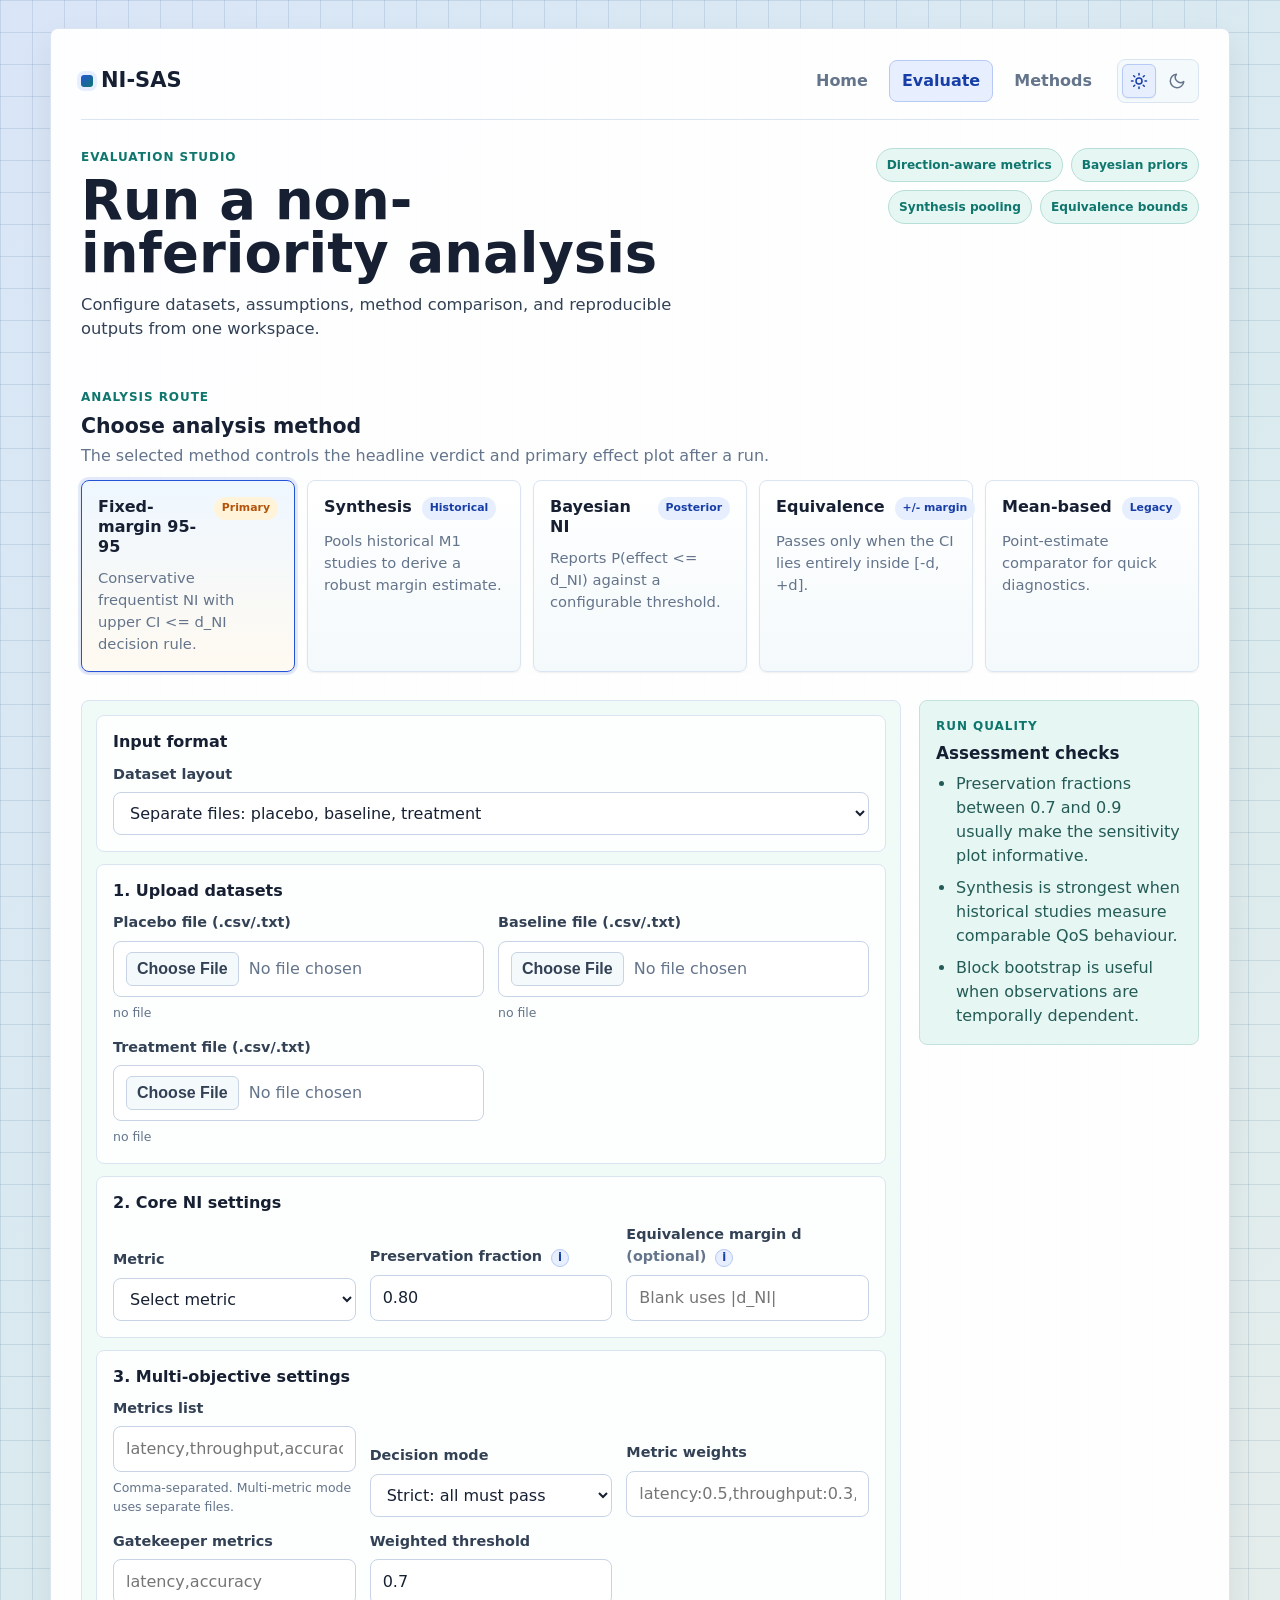
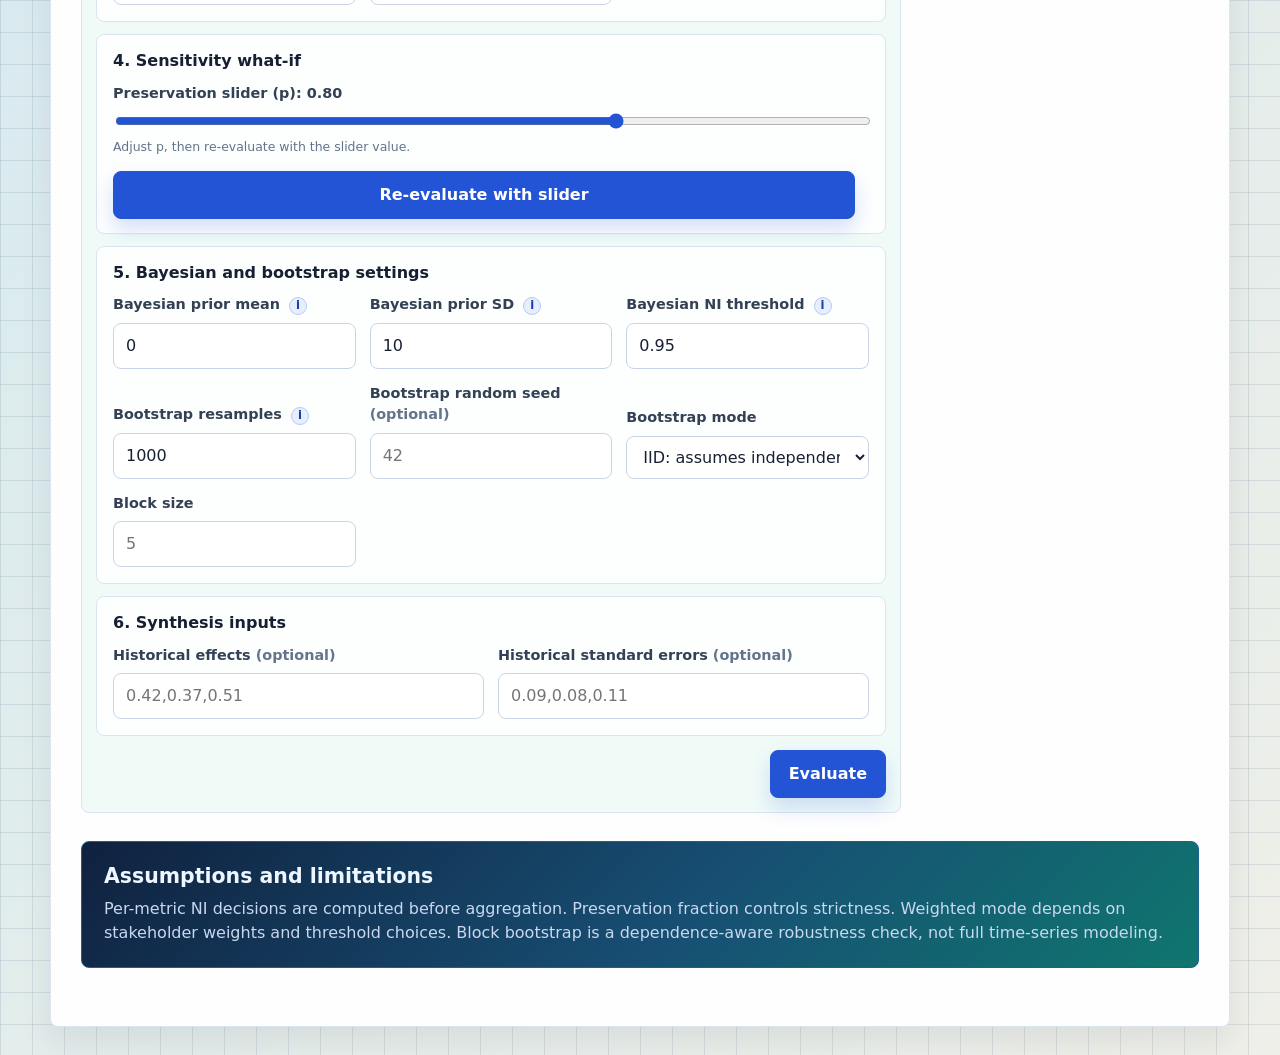
==== frontend/evaluate.html @ 6270c97b "Initial GitHub-ready project setup" ====
<!DOCTYPE html>
<html lang="en">
<head>
    <meta charset="UTF-8">
    <meta name="viewport" content="width=device-width, initial-scale=1.0">
    <meta name="description" content="Run NI-SAS non-inferiority analyses with method comparison, Bayesian posterior plots, sensitivity checks, and exportable reports.">
    <title>Evaluate | NI-SAS</title>
    <link rel="stylesheet" href="/frontend/css/styles.css">
</head>
<body>
    <a class="skip-link" href="#main">Skip to main content</a>
    <div class="container">
        <header class="site-header">
            <nav class="top-nav" aria-label="Primary navigation">
                <a href="/dashboard" class="nav-brand">NI-SAS</a>
                <div class="nav-actions">
                    <div class="nav-links">
                        <a href="/dashboard">Home</a>
                        <a href="/dashboard/evaluate" class="active" aria-current="page">Evaluate</a>
                        <a href="/dashboard/methods">Methods</a>
                    </div>
                    <div class="theme-toggle" aria-label="Colour theme">
                        <button type="button" class="theme-option active" data-theme-option="light" aria-label="Use light mode" aria-pressed="true" title="Light mode">
                            <svg aria-hidden="true" viewBox="0 0 24 24">
                                <circle cx="12" cy="12" r="4"></circle>
                                <path d="M12 2v2M12 20v2M4.93 4.93l1.41 1.41M17.66 17.66l1.41 1.41M2 12h2M20 12h2M4.93 19.07l1.41-1.41M17.66 6.34l1.41-1.41"></path>
                            </svg>
                        </button>
                        <button type="button" class="theme-option" data-theme-option="dark" aria-label="Use dark mode" aria-pressed="false" title="Dark mode">
                            <svg aria-hidden="true" viewBox="0 0 24 24">
                                <path d="M21 12.79A9 9 0 1 1 11.21 3 7 7 0 0 0 21 12.79z"></path>
                            </svg>
                        </button>
                    </div>
                </div>
            </nav>
        </header>

        <main id="main" class="evaluate-page">
            <section class="evaluate-hero" aria-labelledby="evaluateTitle">
                <div>
                    <p class="eyebrow">Evaluation studio</p>
                    <h1 id="evaluateTitle">Run a non-inferiority analysis</h1>
                    <p class="subtitle">Configure datasets, assumptions, method comparison, and reproducible outputs from one workspace.</p>
                </div>
                <div class="hero-chip-row" aria-label="Available analysis capabilities">
                    <span class="hero-chip">Direction-aware metrics</span>
                    <span class="hero-chip">Bayesian priors</span>
                    <span class="hero-chip">Synthesis pooling</span>
                    <span class="hero-chip">Equivalence bounds</span>
                </div>
            </section>

            <section class="method-picker" id="margins" aria-labelledby="methodPickerTitle">
                <div class="section-header compact">
                    <p class="eyebrow">Analysis route</p>
                    <h2 id="methodPickerTitle">Choose analysis method</h2>
                    <p>The selected method controls the headline verdict and primary effect plot after a run.</p>
                </div>
                <div class="margin-grid methods-five" role="list" aria-label="Analysis methods">
                    <button type="button" class="margin-card selected" data-method="ci_based" id="methodCi" aria-pressed="true">
                        <div class="margin-card-header">
                            <span class="margin-title">Fixed-margin 95-95</span>
                            <span class="badge preferred">Primary</span>
                        </div>
                        <p>Conservative frequentist NI with upper CI &lt;= d_NI decision rule.</p>
                    </button>
                    <button type="button" class="margin-card" data-method="synthesis" id="methodSynthesis" aria-pressed="false">
                        <div class="margin-card-header">
                            <span class="margin-title">Synthesis</span>
                            <span class="badge">Historical</span>
                        </div>
                        <p>Pools historical M1 studies to derive a robust margin estimate.</p>
                    </button>
                    <button type="button" class="margin-card" data-method="bayesian" id="methodBayesian" aria-pressed="false">
                        <div class="margin-card-header">
                            <span class="margin-title">Bayesian NI</span>
                            <span class="badge">Posterior</span>
                        </div>
                        <p>Reports P(effect &lt;= d_NI) against a configurable threshold.</p>
                    </button>
                    <button type="button" class="margin-card" data-method="equivalence" id="methodEquivalence" aria-pressed="false">
                        <div class="margin-card-header">
                            <span class="margin-title">Equivalence</span>
                            <span class="badge">+/- margin</span>
                        </div>
                        <p>Passes only when the CI lies entirely inside [-d, +d].</p>
                    </button>
                    <button type="button" class="margin-card" data-method="mean_based" id="methodMean" aria-pressed="false">
                        <div class="margin-card-header">
                            <span class="margin-title">Mean-based</span>
                            <span class="badge">Legacy</span>
                        </div>
                        <p>Point-estimate comparator for quick diagnostics.</p>
                    </button>
                </div>
            </section>

            <div class="form-section" id="evaluate">
                <form id="uploadForm">
                    <section class="form-block">
                        <h2>Input format</h2>
                        <div class="form-row">
                            <div class="form-group full-row">
                                <label for="inputMode">Dataset layout</label>
                                <select id="inputMode" name="input_mode">
                                    <option value="separate_files" selected>Separate files: placebo, baseline, treatment</option>
                                    <option value="single_file_columns">Single file with three mapped columns</option>
                                    <option value="manual_entry">Manual entry: paste numeric values</option>
                                </select>
                            </div>
                        </div>
                    </section>

                    <section class="form-block mode-section" id="singleFileSection" aria-labelledby="singleFileTitle">
                        <h2 id="singleFileTitle">Single-file column mapping</h2>
                        <div class="form-row">
                            <div class="form-group full-row">
                                <label for="combinedFile">Combined CSV/TXT file</label>
                                <input type="file" id="combinedFile" name="combined_file" accept=".csv,.txt" data-required="true">
                                <div class="file-names" id="combinedName" aria-live="polite"></div>
                            </div>
                            <div class="form-group check-group">
                                <label class="choice-label">
                                    <input type="checkbox" id="combinedHasHeader" name="combined_has_header" checked>
                                    File has header row
                                </label>
                            </div>
                        </div>
                        <div class="form-row">
                            <div class="form-group">
                                <label for="placeboColumn">Placebo column</label>
                                <select id="placeboColumn" name="placebo_column" data-required="true"></select>
                            </div>
                            <div class="form-group">
                                <label for="baselineColumn">Baseline column</label>
                                <select id="baselineColumn" name="baseline_column" data-required="true"></select>
                            </div>
                            <div class="form-group">
                                <label for="treatmentColumn">Treatment column</label>
                                <select id="treatmentColumn" name="treatment_column" data-required="true"></select>
                            </div>
                        </div>
                    </section>

                    <section class="form-block mode-section" id="manualEntrySection" aria-labelledby="manualEntryTitle">
                        <h2 id="manualEntryTitle">Manual values</h2>
                        <div class="form-row">
                            <div class="form-group">
                                <label for="placeboValues">Placebo values</label>
                                <textarea id="placeboValues" name="placebo_values" rows="5" placeholder="Example: 10, 12, 11 or one value per line" data-required="true"></textarea>
                            </div>
                            <div class="form-group">
                                <label for="baselineValues">Baseline values</label>
                                <textarea id="baselineValues" name="baseline_values" rows="5" placeholder="Example: 9, 10, 11" data-required="true"></textarea>
                            </div>
                            <div class="form-group">
                                <label for="treatmentValues">Treatment values</label>
                                <textarea id="treatmentValues" name="treatment_values" rows="5" placeholder="Example: 10, 10, 12" data-required="true"></textarea>
                            </div>
                        </div>
                    </section>

                    <section class="form-block mode-section active" id="separateFilesSection" aria-labelledby="separateFilesTitle">
                        <h2 id="separateFilesTitle">1. Upload datasets</h2>
                        <div class="form-row files-row">
                            <div class="form-group">
                                <label for="placebo">Placebo file (.csv/.txt)</label>
                                <input type="file" id="placebo" name="placebo_file" accept=".csv,.txt" required data-required="true">
                                <div class="file-names" id="placeboName" aria-live="polite"></div>
                            </div>
                            <div class="form-group">
                                <label for="baseline">Baseline file (.csv/.txt)</label>
                                <input type="file" id="baseline" name="baseline_file" accept=".csv,.txt" required data-required="true">
                                <div class="file-names" id="baselineName" aria-live="polite"></div>
                            </div>
                            <div class="form-group">
                                <label for="treatment">Treatment file (.csv/.txt)</label>
                                <input type="file" id="treatment" name="treatment_file" accept=".csv,.txt" required data-required="true">
                                <div class="file-names" id="treatmentName" aria-live="polite"></div>
                            </div>
                        </div>
                    </section>

                    <section class="form-block">
                        <h2>2. Core NI settings</h2>
                        <div class="form-row">
                            <div class="form-group">
                                <label for="metric">Metric</label>
                                <select id="metric" name="metric" required>
                                    <option value="">Select metric</option>
                                    <option value="latency">Latency (lower is better)</option>
                                    <option value="throughput">Throughput (higher is better)</option>
                                    <option value="accuracy">Accuracy (higher is better)</option>
                                    <option value="energy">Energy (lower is better)</option>
                                    <option value="cost">Operational cost (lower is better)</option>
                                    <option value="response_time">Response time (lower is better)</option>
                                </select>
                            </div>
                            <div class="form-group">
                                <label for="preservation">Preservation fraction <span class="tip" tabindex="0" data-tip="Fraction of baseline benefit that must be preserved. Higher values create stricter NI margins." aria-label="Fraction of baseline benefit that must be preserved.">i</span></label>
                                <input type="number" id="preservation" name="preservation_fraction" value="0.8" min="0" max="1" step="0.05">
                            </div>
                            <div class="form-group">
                                <label for="equivalenceMargin">Equivalence margin d <span class="optional-label">(optional)</span> <span class="tip" tabindex="0" data-tip="Two-sided acceptance bound used for equivalence. The CI must lie within [-d, +d]." aria-label="Two-sided acceptance bound used for equivalence.">i</span></label>
                                <input type="number" id="equivalenceMargin" name="equivalence_margin" placeholder="Blank uses |d_NI|" min="0.00001" step="0.01">
                            </div>
                        </div>
                    </section>

                    <section class="form-block">
                        <h2>3. Multi-objective settings</h2>
                        <div class="form-row">
                            <div class="form-group">
                                <label for="metricsList">Metrics list</label>
                                <input type="text" id="metricsList" name="metrics" placeholder="latency,throughput,accuracy">
                                <small class="helper-text">Comma-separated. Multi-metric mode uses separate files.</small>
                            </div>
                            <div class="form-group">
                                <label for="decisionMode">Decision mode</label>
                                <select id="decisionMode" name="decision_mode">
                                    <option value="strict" selected>Strict: all must pass</option>
                                    <option value="weighted">Weighted acceptability</option>
                                    <option value="gatekeeper">Gatekeeper + weighted</option>
                                </select>
                            </div>
                            <div class="form-group">
                                <label for="metricWeights">Metric weights</label>
                                <input type="text" id="metricWeights" name="metric_weights" placeholder="latency:0.5,throughput:0.3,accuracy:0.2">
                            </div>
                            <div class="form-group">
                                <label for="gatekeeperMetrics">Gatekeeper metrics</label>
                                <input type="text" id="gatekeeperMetrics" name="gatekeeper_metrics" placeholder="latency,accuracy">
                            </div>
                            <div class="form-group">
                                <label for="weightedThreshold">Weighted threshold</label>
                                <input type="number" id="weightedThreshold" name="weighted_threshold" value="0.7" min="0" max="1" step="0.05">
                            </div>
                        </div>
                    </section>

                    <section class="form-block compact">
                        <h2>4. Sensitivity what-if</h2>
                        <div class="form-row slider-row">
                            <div class="form-group full-row">
                                <label for="preservationSlider">Preservation slider (p): <span id="preservationSliderValue">0.80</span></label>
                                <input type="range" id="preservationSlider" min="0.50" max="0.95" step="0.01" value="0.80">
                                <small class="helper-text">Adjust p, then re-evaluate with the slider value.</small>
                            </div>
                            <button type="button" id="applySliderBtn" class="small">Re-evaluate with slider</button>
                        </div>
                    </section>

                    <section class="form-block">
                        <h2>5. Bayesian and bootstrap settings</h2>
                        <div class="form-row">
                            <div class="form-group">
                                <label for="bayesPriorMean">Bayesian prior mean <span class="tip" tabindex="0" data-tip="Prior expected worsening effect before seeing current data." aria-label="Prior expected worsening effect before seeing current data.">i</span></label>
                                <input type="number" id="bayesPriorMean" name="bayes_prior_mean" value="0" step="0.1">
                            </div>
                            <div class="form-group">
                                <label for="bayesPriorSd">Bayesian prior SD <span class="tip" tabindex="0" data-tip="Uncertainty in prior belief. Larger SD means weaker prior influence." aria-label="Uncertainty in prior belief.">i</span></label>
                                <input type="number" id="bayesPriorSd" name="bayes_prior_sd" value="10" min="0.0001" step="any">
                            </div>
                            <div class="form-group">
                                <label for="bayesThreshold">Bayesian NI threshold <span class="tip" tabindex="0" data-tip="Required posterior probability cutoff for NI, for example 0.95." aria-label="Required posterior probability cutoff for NI.">i</span></label>
                                <input type="number" id="bayesThreshold" name="bayes_threshold" value="0.95" min="0.5" max="0.999" step="0.01">
                            </div>
                            <div class="form-group">
                                <label for="bootstrapResamples">Bootstrap resamples <span class="tip" tabindex="0" data-tip="Number of bootstrap iterations used for robust CI estimation. Recommended range is 1000 to 5000." aria-label="Number of bootstrap iterations used for robust CI estimation.">i</span></label>
                                <input type="number" id="bootstrapResamples" name="bootstrap_resamples" value="1000" min="200" max="20000" step="100">
                            </div>
                            <div class="form-group">
                                <label for="bootstrapSeed">Bootstrap random seed <span class="optional-label">(optional)</span></label>
                                <input type="number" id="bootstrapSeed" name="bootstrap_seed" placeholder="42" min="0" step="1">
                            </div>
                            <div class="form-group">
                                <label for="bootstrapMode">Bootstrap mode</label>
                                <select id="bootstrapMode" name="bootstrap_mode">
                                    <option value="iid" selected>IID: assumes independence</option>
                                    <option value="block">Block bootstrap: dependence-aware</option>
                                </select>
                            </div>
                            <div class="form-group">
                                <label for="bootstrapBlockSize">Block size</label>
                                <input type="number" id="bootstrapBlockSize" name="bootstrap_block_size" placeholder="5" min="1" step="1">
                            </div>
                        </div>
                    </section>

                    <section class="form-block">
                        <h2>6. Synthesis inputs</h2>
                        <div class="form-row">
                            <div class="form-group">
                                <label for="synthesisEffects">Historical effects <span class="optional-label">(optional)</span></label>
                                <input type="text" id="synthesisEffects" name="synthesis_effects" placeholder="0.42,0.37,0.51">
                            </div>
                            <div class="form-group">
                                <label for="synthesisSes">Historical standard errors <span class="optional-label">(optional)</span></label>
                                <input type="text" id="synthesisSes" name="synthesis_ses" placeholder="0.09,0.08,0.11">
                            </div>
                        </div>
                    </section>

                    <div class="form-actions">
                        <button type="submit" id="submitBtn">Evaluate</button>
                    </div>
                </form>

                <aside class="tips-panel" aria-labelledby="tipsTitle">
                    <p class="eyebrow">Run quality</p>
                    <h2 id="tipsTitle">Assessment checks</h2>
                    <ul>
                        <li>Preservation fractions between 0.7 and 0.9 usually make the sensitivity plot informative.</li>
                        <li>Synthesis is strongest when historical studies measure comparable QoS behaviour.</li>
                        <li>Block bootstrap is useful when observations are temporally dependent.</li>
                    </ul>
                </aside>
            </div>

            <section class="callout-panel" aria-labelledby="assumptionsTitle">
                <h2 id="assumptionsTitle">Assumptions and limitations</h2>
                <p>Per-metric NI decisions are computed before aggregation. Preservation fraction controls strictness. Weighted mode depends on stakeholder weights and threshold choices. Block bootstrap is a dependence-aware robustness check, not full time-series modeling.</p>
            </section>

            <div class="error" id="error" role="alert" aria-live="assertive"></div>
            <div class="spinner" id="spinner" role="status" aria-live="polite">
                <span class="visually-hidden">Running evaluation</span>
            </div>

            <section class="results" id="results" aria-labelledby="resultsTitle" aria-live="polite">
                <h2 id="resultsTitle" class="visually-hidden">Evaluation results</h2>
                <div class="method-indicator" id="methodIndicator"></div>
                <div class="ni-warning" id="niWarning" hidden>
                    <h3>Fixed-margin NI not assessable</h3>
                    <p id="niWarningText"></p>
                    <dl>
                        <div><dt>Metric</dt><dd id="niWarningMetric">-</dd></div>
                        <div><dt>Orientation</dt><dd id="niWarningOrientation">-</dd></div>
                        <div><dt>Placebo mean</dt><dd id="niWarningPlacebo">-</dd></div>
                        <div><dt>Baseline mean</dt><dd id="niWarningBaseline">-</dd></div>
                        <div><dt>M1</dt><dd id="niWarningM1">-</dd></div>
                        <div><dt>M1 95% CI</dt><dd id="niWarningM1Ci">-</dd></div>
                        <div><dt>Reason</dt><dd id="niWarningReason">-</dd></div>
                    </dl>
                </div>
                <div class="result-grid" aria-label="Core result statistics">
                    <div class="result-item">
                        <div class="result-label">M1 (control-placebo effect) <span class="tip" tabindex="0" data-tip="Oriented active-control benefit over placebo used to derive the NI margin when valid." aria-label="Oriented active-control benefit over placebo used to derive the NI margin when valid.">i</span></div>
                        <div class="result-value" id="m1Value">-</div>
                    </div>
                    <div class="result-item">
                        <div class="result-label">M1 95% CI <span class="tip" tabindex="0" data-tip="Uncertainty interval around M1. The lower bound drives conservative CI-based NI margin." aria-label="Uncertainty interval around M1.">i</span></div>
                        <div class="result-value" id="m1CiValue">-</div>
                    </div>
                    <div class="result-item">
                        <div class="result-label">Margin (d)</div>
                        <div class="result-value" id="dniValue">-</div>
                    </div>
                    <div class="result-item">
                        <div class="result-label">CI upper bound</div>
                        <div class="result-value" id="ciValue">-</div>
                    </div>
                    <div class="result-item">
                        <div class="result-label">Baseline mean</div>
                        <div class="result-value" id="baselineValue">-</div>
                    </div>
                    <div class="result-item">
                        <div class="result-label">Treatment mean</div>
                        <div class="result-value" id="treatmentValue">-</div>
                    </div>
                    <div class="result-item">
                        <div class="result-label">Posterior P(effect &lt;= d) <span class="tip" tabindex="0" data-tip="Bayesian probability that worsening effect is within NI margin." aria-label="Bayesian probability that worsening effect is within NI margin.">i</span></div>
                        <div class="result-value" id="posteriorProbValue">-</div>
                    </div>
                </div>

                <div class="mini-kpi-row" id="miniKpiRow" aria-label="Run summary KPIs">
                    <div class="mini-kpi"><span>Samples</span><strong id="kpiSamples">-</strong></div>
                    <div class="mini-kpi"><span>Current method</span><strong id="kpiMethod">-</strong></div>
                    <div class="mini-kpi"><span>Strictness (p)</span><strong id="kpiP">-</strong></div>
                    <div class="mini-kpi"><span>Agreement</span><strong id="kpiAgreement">-</strong></div>
                </div>

                <div class="study-summary" id="studySummary">
                    <h3>Study summary</h3>
                    <p id="studySummaryText">Run an evaluation to generate an interpretation summary.</p>
                </div>

                <div class="study-summary" id="portfolioSummary">
                    <h3>Portfolio verdict</h3>
                    <p id="portfolioText">Multi-objective verdict appears after a multi-metric run.</p>
                </div>

                <div class="study-summary" id="settingsSummary">
                    <h3>Run settings</h3>
                    <p id="settingsText">Settings used for the run will appear here.</p>
                </div>

                <div class="study-summary" id="preprocessSummary">
                    <h3>Preprocessing summary</h3>
                    <p id="preprocessText">Preprocessing summary will appear here.</p>
                </div>

                <div id="verdict" class="verdict"></div>
                <p id="verdictReasoning" class="verdict-reasoning"></p>

                <div class="chart-grid">
                    <div class="chart-panel full-width">
                        <h3 id="primaryPlotTitle">Primary effect plot</h3>
                        <div id="plot"></div>
                        <p id="primarySummary" class="chart-summary">Shows treatment worsening effect, its 95% CI, and the NI margin.</p>
                    </div>
                    <div class="chart-panel full-width">
                        <h3>Raw data over time</h3>
                        <div class="raw-controls" aria-label="Raw data series visibility">
                            <label class="choice-label"><input type="checkbox" id="togglePlacebo" checked> Placebo</label>
                            <label class="choice-label"><input type="checkbox" id="toggleBaseline" checked> Baseline</label>
                            <label class="choice-label"><input type="checkbox" id="toggleTreatment" checked> Treatment</label>
                        </div>
                        <div id="rawDataPlot" class="small-plot"></div>
                        <p id="rawDataSummary" class="chart-summary">Displays placebo, baseline, and treatment metric trajectories over timesteps.</p>
                    </div>
                    <div class="chart-panel">
                        <h3 id="comparisonTitle">Method comparison</h3>
                        <div id="comparisonPlot" class="small-plot"></div>
                        <p id="comparisonSummary" class="chart-summary">Compares each method's NI margin versus observed effect.</p>
                    </div>
                    <div class="chart-panel">
                        <h3>Method agreement</h3>
                        <div class="agreement-wrap">
                            <table class="agreement-table">
                                <caption>Method agreement table</caption>
                                <thead>
                                    <tr><th scope="col">Method</th><th scope="col">Result</th></tr>
                                </thead>
                                <tbody id="agreementBody"></tbody>
                            </table>
                            <p id="agreementConsensus" class="chart-summary">Consensus will appear after evaluation.</p>
                        </div>
                    </div>
                    <div class="chart-panel">
                        <h3>Bayesian posterior density</h3>
                        <div id="posteriorPlot" class="small-plot"></div>
                        <p id="posteriorSummary" class="chart-summary">Shows posterior uncertainty for worsening effect and NI threshold crossing.</p>
                    </div>
                    <div class="chart-panel full-width">
                        <h3>Sensitivity heatmap</h3>
                        <div id="sensitivityPlot" class="small-plot"></div>
                        <p id="sensitivitySummary" class="chart-summary">Green cells indicate NI pass at that preservation fraction; red indicates fail.</p>
                    </div>
                </div>

                <details class="json-section" id="rawJsonDetails">
                    <summary>Raw JSON response</summary>
                    <div class="report-checklist">
                        <h3>Report includes</h3>
                        <ul>
                            <li>Executive summary with verdict and reasoning</li>
                            <li>Input parameters used for analysis</li>
                            <li>Core statistics: means, effect, CI, and NI margin</li>
                            <li>Method-by-method agreement table</li>
                            <li>Bootstrap CI details when enabled</li>
                        </ul>
                    </div>
                    <pre id="rawJson" tabindex="0"></pre>
                    <div class="actions">
                        <button type="button" class="small copy-btn" id="copyBtn">Copy JSON</button>
                        <button type="button" class="small download-btn" id="downloadBtn">Download JSON</button>
                        <button type="button" class="small download-btn" id="reportBtn">Download Study Report (PDF)</button>
                        <button type="button" class="small download-btn" id="packageBtn">Download Run Package (ZIP)</button>
                    </div>
                </details>
            </section>
        </main>
    </div>

    <script src="https://cdn.plot.ly/plotly-latest.min.js"></script>
    <script src="/frontend/js/app.js" defer></script>
</body>
</html>
---- frontend/css/styles.css ----
:root {
  color-scheme: light;
  --bg: #eef6fb;
  --grid-line: rgba(121, 151, 181, 0.22);
  --surface: #ffffff;
  --surface-soft: #f4f9fb;
  --surface-strong: #e8f5ff;
  --surface-tinted: #f0fbf8;
  --container-bg: rgba(255, 255, 255, 0.96);
  --flow-bg: rgba(255, 255, 255, 0.86);
  --selected-card-bg: linear-gradient(180deg, #eef7ff, #fffaf1);
  --ink: #172033;
  --ink-soft: #334155;
  --muted: #64748b;
  --line: #dbe5f1;
  --line-strong: #c8d4e5;
  --primary: #2454d6;
  --primary-dark: #173ea6;
  --primary-soft: #e7efff;
  --teal: #0f766e;
  --teal-soft: #e6f6f3;
  --amber: #b45309;
  --amber-soft: #fff4da;
  --green: #137a3a;
  --green-soft: #e8f7ee;
  --red: #b42318;
  --red-soft: #fff1f0;
  --callout-bg: linear-gradient(135deg, #10213f 0%, #174f73 55%, #0f766e 100%);
  --callout-border: #1c6090;
  --callout-text: #eef6ff;
  --callout-muted: #c9d8ef;
  --tips-text: #245b56;
  --tooltip-bg: #111827;
  --code-surface: #eef6ff;
  --json-bg: #0f172a;
  --json-text: #dbeafe;
  --shadow-sm: 0 1px 2px rgba(15, 23, 42, 0.06);
  --shadow-md: 0 14px 32px rgba(15, 23, 42, 0.08);
  --radius: 8px;
}

:root[data-theme="dark"] {
  color-scheme: dark;
  --bg: #101827;
  --grid-line: rgba(125, 211, 252, 0.11);
  --surface: #182437;
  --surface-soft: #111c2d;
  --surface-strong: #163451;
  --surface-tinted: #10312f;
  --container-bg: rgba(17, 27, 43, 0.97);
  --flow-bg: rgba(24, 36, 55, 0.82);
  --selected-card-bg: linear-gradient(180deg, rgba(36, 84, 214, 0.22), rgba(245, 158, 11, 0.10));
  --ink: #eef5ff;
  --ink-soft: #c6d3e5;
  --muted: #91a2ba;
  --line: #30435d;
  --line-strong: #48627f;
  --primary: #73a7ff;
  --primary-dark: #b7d2ff;
  --primary-soft: rgba(85, 133, 255, 0.18);
  --teal: #5eead4;
  --teal-soft: rgba(20, 184, 166, 0.18);
  --amber: #fbbf24;
  --amber-soft: rgba(251, 191, 36, 0.16);
  --green: #86efac;
  --green-soft: rgba(34, 197, 94, 0.16);
  --red: #fca5a5;
  --red-soft: rgba(248, 113, 113, 0.16);
  --callout-bg: linear-gradient(135deg, #0d1729 0%, #153a5e 55%, #0c4a45 100%);
  --callout-border: #2c749d;
  --callout-text: #f8fbff;
  --callout-muted: #b8cbe2;
  --tips-text: #c7fff4;
  --tooltip-bg: #edf5ff;
  --code-surface: rgba(115, 167, 255, 0.16);
  --json-bg: #07111f;
  --json-text: #b7d2ff;
  --shadow-sm: 0 1px 2px rgba(0, 0, 0, 0.24);
  --shadow-md: 0 18px 44px rgba(0, 0, 0, 0.32);
}

* {
  box-sizing: border-box;
}

html {
  min-height: 100%;
  scroll-behavior: smooth;
}

body {
  margin: 0;
  min-height: 100vh;
  padding: 28px;
  background:
    linear-gradient(135deg, rgba(36, 84, 214, 0.10), rgba(15, 118, 110, 0.09) 42%, rgba(245, 158, 11, 0.08)),
    linear-gradient(var(--grid-line) 1px, transparent 1px),
    linear-gradient(90deg, var(--grid-line) 1px, transparent 1px),
    var(--bg);
  background-size: auto, 32px 32px, 32px 32px;
  color: var(--ink);
  font-family: "Segoe UI", system-ui, -apple-system, BlinkMacSystemFont, Arial, sans-serif;
  line-height: 1.5;
  overflow-x: hidden;
}

button,
input,
select,
textarea {
  font: inherit;
}

button,
a,
input,
select,
textarea,
summary {
  -webkit-tap-highlight-color: transparent;
}

a {
  color: inherit;
}

p,
h1,
h2,
h3,
ul,
ol {
  margin-top: 0;
}

p,
li {
  overflow-wrap: anywhere;
}

.skip-link {
  position: fixed;
  left: 16px;
  top: 16px;
  z-index: 100;
  transform: translateY(-160%);
  border-radius: var(--radius);
  background: var(--ink);
  color: #ffffff;
  padding: 10px 14px;
  text-decoration: none;
  font-weight: 700;
  transition: transform 0.18s ease;
}

.skip-link:focus {
  transform: translateY(0);
}

.visually-hidden {
  position: absolute;
  width: 1px;
  height: 1px;
  margin: -1px;
  padding: 0;
  overflow: hidden;
  clip: rect(0 0 0 0);
  white-space: nowrap;
  border: 0;
}

.container {
  width: min(1180px, 100%);
  margin: 0 auto;
  padding: 30px;
  border: 1px solid var(--line);
  border-radius: var(--radius);
  background: var(--container-bg);
  box-shadow: var(--shadow-md);
}

.site-header {
  margin-bottom: 28px;
}

.top-nav {
  display: flex;
  align-items: center;
  justify-content: space-between;
  gap: 18px;
  padding-bottom: 16px;
  border-bottom: 1px solid var(--line);
}

.nav-brand {
  display: inline-flex;
  align-items: center;
  gap: 8px;
  color: var(--ink);
  font-size: 21px;
  font-weight: 850;
  text-decoration: none;
}

.nav-brand::before {
  content: "";
  width: 12px;
  height: 12px;
  border-radius: 3px;
  background: linear-gradient(135deg, var(--primary), var(--teal));
  box-shadow: 0 0 0 4px var(--primary-soft);
}

.nav-links {
  display: flex;
  flex-wrap: wrap;
  justify-content: flex-end;
  gap: 8px;
}

.nav-actions {
  display: flex;
  align-items: center;
  justify-content: flex-end;
  gap: 12px;
}

.nav-links a {
  border: 1px solid transparent;
  border-radius: var(--radius);
  color: var(--muted);
  font-weight: 700;
  padding: 8px 12px;
  text-decoration: none;
}

.nav-links a:hover,
.nav-links a:focus-visible {
  border-color: var(--line);
  background: var(--surface-soft);
  color: var(--ink);
  outline: none;
}

.nav-links a.active {
  border-color: #b7c9f5;
  background: var(--primary-soft);
  color: var(--primary-dark);
}

.theme-toggle {
  display: inline-flex;
  align-items: center;
  gap: 4px;
  border: 1px solid var(--line);
  border-radius: var(--radius);
  background: var(--surface-soft);
  padding: 4px;
}

.theme-option {
  display: inline-flex;
  width: 34px;
  height: 34px;
  align-items: center;
  justify-content: center;
  border: 1px solid transparent;
  border-radius: calc(var(--radius) - 2px);
  background: transparent;
  color: var(--muted);
  cursor: pointer;
  padding: 0;
  transition: background 0.18s ease, border-color 0.18s ease, color 0.18s ease, transform 0.18s ease;
}

.theme-option svg {
  width: 18px;
  height: 18px;
  fill: none;
  stroke: currentColor;
  stroke-linecap: round;
  stroke-linejoin: round;
  stroke-width: 2;
}

.theme-option:hover,
.theme-option:focus-visible {
  border-color: var(--line-strong);
  background: var(--surface);
  color: var(--ink);
  outline: none;
}

.theme-option.active {
  border-color: #b7c9f5;
  background: var(--primary-soft);
  color: var(--primary-dark);
  box-shadow: var(--shadow-sm);
}

.eyebrow {
  margin-bottom: 8px;
  color: var(--teal);
  font-size: 12px;
  font-weight: 850;
  letter-spacing: 0.08em;
  text-transform: uppercase;
}

h1 {
  margin-bottom: 12px;
  color: var(--ink);
  font-size: 3.4rem;
  line-height: 0.98;
  letter-spacing: 0;
}

h2 {
  margin-bottom: 8px;
  color: var(--ink);
  font-size: 1.28rem;
  line-height: 1.2;
  letter-spacing: 0;
}

h3 {
  margin-bottom: 8px;
  color: var(--ink);
  font-size: 1rem;
  line-height: 1.25;
  letter-spacing: 0;
}

.subtitle {
  max-width: 760px;
  margin-bottom: 18px;
  color: var(--ink-soft);
  font-size: 1.02rem;
}

.hero-text {
  max-width: 760px;
  margin-bottom: 22px;
  color: var(--muted);
}

.hero {
  display: grid;
  grid-template-columns: minmax(0, 1.05fr) minmax(320px, 0.95fr);
  gap: 28px;
  align-items: stretch;
  margin-bottom: 34px;
}

.hero-copy {
  display: flex;
  min-width: 0;
  flex-direction: column;
  justify-content: center;
  padding: 12px 0;
}

.hero-cta-row {
  display: flex;
  flex-wrap: wrap;
  gap: 10px;
  margin-bottom: 18px;
}

.primary-link,
.secondary-link,
button:not(.margin-card):not(.theme-option) {
  display: inline-flex;
  align-items: center;
  justify-content: center;
  min-height: 42px;
  border-radius: var(--radius);
  cursor: pointer;
  font-weight: 800;
  text-decoration: none;
  transition: border-color 0.18s ease, background 0.18s ease, color 0.18s ease, box-shadow 0.18s ease, transform 0.18s ease;
}

.primary-link,
button:not(.margin-card):not(.copy-btn):not(.download-btn):not(.theme-option) {
  border: 1px solid var(--primary);
  background: var(--primary);
  color: #ffffff;
  padding: 11px 18px;
  box-shadow: 0 10px 20px rgba(36, 84, 214, 0.18);
}

.secondary-link,
.copy-btn,
.download-btn {
  border: 1px solid #b9c8e8;
  background: var(--surface);
  color: var(--primary-dark);
  padding: 11px 18px;
  box-shadow: var(--shadow-sm);
}

.primary-link:hover,
.primary-link:focus-visible,
button:not(.margin-card):not(.copy-btn):not(.download-btn):not(.theme-option):hover:not([disabled]),
button:not(.margin-card):not(.copy-btn):not(.download-btn):not(.theme-option):focus-visible:not([disabled]) {
  background: var(--primary-dark);
  border-color: var(--primary-dark);
  box-shadow: 0 14px 26px rgba(23, 62, 166, 0.2);
  outline: none;
  transform: translateY(-1px);
}

.secondary-link:hover,
.secondary-link:focus-visible,
.copy-btn:hover,
.copy-btn:focus-visible,
.download-btn:hover,
.download-btn:focus-visible {
  border-color: var(--primary);
  background: var(--primary-soft);
  color: var(--primary-dark);
  outline: none;
}

button[disabled] {
  cursor: not-allowed;
  opacity: 0.55;
  transform: none;
}

.compact-link {
  min-height: 38px;
  padding: 8px 12px;
  white-space: nowrap;
}

.hero-stats {
  display: grid;
  grid-template-columns: repeat(3, minmax(0, 1fr));
  gap: 10px;
  max-width: 560px;
}

.stat-tile {
  min-width: 0;
  border: 1px solid var(--line);
  border-radius: var(--radius);
  background: var(--surface-soft);
  padding: 13px;
}

.stat-value {
  color: var(--primary-dark);
  font-size: 1.6rem;
  font-weight: 850;
  line-height: 1;
}

.stat-label {
  margin-top: 6px;
  color: var(--muted);
  font-size: 0.75rem;
  font-weight: 800;
  letter-spacing: 0.06em;
  text-transform: uppercase;
}

.evidence-panel {
  display: flex;
  min-width: 0;
  flex-direction: column;
  justify-content: space-between;
  border: 1px solid var(--line);
  border-radius: var(--radius);
  background:
    linear-gradient(180deg, rgba(36, 84, 214, 0.06), rgba(15, 118, 110, 0.05)),
    var(--surface);
  padding: 22px;
  box-shadow: var(--shadow-sm);
}

.panel-heading {
  margin-bottom: 16px;
}

.panel-kicker {
  display: inline-flex;
  margin-bottom: 8px;
  color: var(--teal);
  font-size: 0.72rem;
  font-weight: 850;
  letter-spacing: 0.08em;
  text-transform: uppercase;
}

.evidence-flow {
  display: grid;
  gap: 12px;
  margin: 0;
  padding: 0;
  list-style: none;
}

.evidence-flow li {
  display: grid;
  grid-template-columns: auto 1fr;
  gap: 12px;
  align-items: start;
  border: 1px solid var(--line);
  border-radius: var(--radius);
  background: var(--flow-bg);
  padding: 13px;
}

.flow-index {
  color: var(--primary);
  font-size: 0.78rem;
  font-weight: 850;
}

.evidence-flow strong {
  display: block;
  color: var(--ink);
}

.evidence-flow span:last-child {
  display: block;
  margin-top: 2px;
  color: var(--muted);
  font-size: 0.9rem;
}

.section-header {
  margin-bottom: 16px;
}

.section-header h2 {
  margin-bottom: 6px;
}

.section-header p:last-child {
  max-width: 780px;
  margin-bottom: 0;
  color: var(--muted);
}

.section-header.compact {
  margin-bottom: 12px;
}

.process-section,
.margin-section,
.method-picker,
.comparison-table-wrap,
.callout-panel {
  margin-bottom: 28px;
}

.process-section {
  border-top: 1px solid var(--line);
  padding-top: 28px;
}

.process-strip {
  display: grid;
  grid-template-columns: repeat(6, minmax(110px, 1fr));
  gap: 8px;
  align-items: stretch;
}

.study-step {
  display: flex;
  min-height: 64px;
  align-items: center;
  justify-content: center;
  border: 1px solid var(--line);
  border-radius: var(--radius);
  background: var(--surface);
  color: var(--ink-soft);
  font-weight: 800;
  padding: 10px;
  text-align: center;
}

.study-step-arrow {
  display: none;
}

.margin-grid {
  display: grid;
  grid-template-columns: repeat(3, minmax(0, 1fr));
  gap: 12px;
}

.methods-five {
  grid-template-columns: repeat(5, minmax(0, 1fr));
}

.margin-card {
  display: flex;
  min-width: 0;
  min-height: 150px;
  flex-direction: column;
  justify-content: flex-start;
  border: 1px solid var(--line);
  border-radius: var(--radius);
  background: linear-gradient(180deg, var(--surface), var(--surface-soft));
  color: var(--ink-soft);
  padding: 16px;
  text-align: left;
  box-shadow: var(--shadow-sm);
  transition: border-color 0.18s ease, box-shadow 0.18s ease, transform 0.18s ease, background 0.18s ease;
}

button.margin-card {
  cursor: pointer;
}

button.margin-card:hover,
button.margin-card:focus-visible {
  border-color: #9eb6ed;
  background: var(--surface-strong);
  box-shadow: 0 10px 22px rgba(36, 84, 214, 0.1);
  outline: none;
  transform: translateY(-1px);
}

.margin-card.selected {
  border-color: var(--primary);
  background: var(--selected-card-bg);
  box-shadow: 0 0 0 3px rgba(36, 84, 214, 0.12), var(--shadow-sm);
}

.margin-card-header {
  display: flex;
  align-items: flex-start;
  justify-content: space-between;
  gap: 10px;
  margin-bottom: 10px;
}

.margin-title {
  color: var(--ink);
  font-weight: 850;
  line-height: 1.25;
}

.margin-card p {
  margin-bottom: 0;
  color: var(--muted);
  font-size: 0.92rem;
}

.margin-card p + p {
  margin-top: 10px;
}

.formula {
  color: var(--ink-soft);
}

code {
  border: 1px solid var(--line);
  border-radius: 6px;
  background: var(--code-surface);
  color: var(--primary-dark);
  font-family: "Cascadia Mono", Consolas, "Courier New", monospace;
  font-size: 0.9em;
  padding: 0.08rem 0.28rem;
}

.badge {
  display: inline-flex;
  flex: 0 0 auto;
  align-items: center;
  justify-content: center;
  border-radius: 999px;
  background: var(--primary-soft);
  color: var(--primary-dark);
  font-size: 0.68rem;
  font-weight: 850;
  line-height: 1;
  padding: 6px 8px;
  white-space: nowrap;
}

.badge.preferred {
  background: var(--amber-soft);
  color: var(--amber);
}

.workflow-grid {
  display: grid;
  grid-template-columns: repeat(3, minmax(0, 1fr));
  gap: 12px;
  margin-bottom: 28px;
}

.workflow-card,
.method-note-panel {
  border: 1px solid var(--line);
  border-radius: var(--radius);
  background: linear-gradient(180deg, var(--surface), var(--surface-soft));
  padding: 18px;
  box-shadow: var(--shadow-sm);
}

.workflow-card p,
.method-note-panel li,
.method-note-panel p {
  color: var(--muted);
}

.workflow-step {
  display: inline-flex;
  width: 30px;
  height: 30px;
  align-items: center;
  justify-content: center;
  margin-bottom: 12px;
  border-radius: var(--radius);
  background: var(--teal-soft);
  color: var(--teal);
  font-weight: 850;
}

.callout-panel {
  border: 1px solid var(--callout-border);
  border-radius: var(--radius);
  background: var(--callout-bg);
  color: var(--callout-text);
  padding: 22px;
}

.callout-panel h2,
.callout-panel h3 {
  color: var(--callout-text);
}

.callout-panel p {
  margin-bottom: 0;
  color: var(--callout-muted);
}

.site-footer {
  margin-top: 12px;
  padding-top: 18px;
  border-top: 1px solid var(--line);
  color: var(--ink-soft);
}

.site-footer p {
  margin-bottom: 4px;
}

.footer-muted {
  color: var(--muted);
  font-size: 0.88rem;
}

.evaluate-hero,
.methods-hero {
  display: grid;
  grid-template-columns: minmax(0, 1fr) auto;
  gap: 20px;
  align-items: start;
  margin-bottom: 28px;
}

.hero-chip-row {
  display: flex;
  max-width: 460px;
  flex-wrap: wrap;
  justify-content: flex-end;
  gap: 8px;
}

.hero-chip {
  border: 1px solid #b7ded7;
  border-radius: 999px;
  background: var(--teal-soft);
  color: var(--teal);
  font-size: 0.76rem;
  font-weight: 850;
  padding: 7px 10px;
}

.method-summary-grid {
  display: grid;
  grid-template-columns: repeat(3, minmax(96px, 1fr));
  gap: 8px;
  align-self: stretch;
}

.method-summary-grid div {
  border: 1px solid var(--line);
  border-radius: var(--radius);
  background: var(--surface-soft);
  padding: 12px;
  text-align: center;
}

.method-summary-grid strong {
  display: block;
  color: var(--primary-dark);
  font-size: 1.6rem;
  line-height: 1;
}

.method-summary-grid span {
  display: block;
  margin-top: 5px;
  color: var(--muted);
  font-size: 0.76rem;
  font-weight: 800;
  text-transform: uppercase;
}

.method-panels {
  display: grid;
  grid-template-columns: repeat(2, minmax(0, 1fr));
  gap: 12px;
  margin-bottom: 28px;
}

.method-note-panel ul {
  margin-bottom: 0;
  padding-left: 20px;
}

.table-heading {
  display: flex;
  align-items: flex-start;
  justify-content: space-between;
  gap: 14px;
  margin-bottom: 12px;
}

.table-scroll {
  overflow-x: auto;
  border: 1px solid var(--line);
  border-radius: var(--radius);
}

.comparison-table,
.agreement-table {
  width: 100%;
  border-collapse: collapse;
  background: var(--surface);
}

.comparison-table caption,
.agreement-table caption {
  position: absolute;
  width: 1px;
  height: 1px;
  margin: -1px;
  padding: 0;
  overflow: hidden;
  clip: rect(0 0 0 0);
  white-space: nowrap;
  border: 0;
}

.comparison-table th,
.comparison-table td,
.agreement-table th,
.agreement-table td {
  border-bottom: 1px solid var(--line);
  padding: 12px;
  text-align: left;
  vertical-align: top;
}

.comparison-table th,
.agreement-table th {
  background: var(--surface-soft);
  color: var(--ink);
  font-weight: 850;
}

.comparison-table tbody tr:last-child th,
.comparison-table tbody tr:last-child td,
.agreement-table tbody tr:last-child td {
  border-bottom: 0;
}

.form-section {
  display: grid;
  grid-template-columns: minmax(0, 1fr) 280px;
  gap: 18px;
  align-items: start;
  margin-bottom: 28px;
}

#uploadForm {
  min-width: 0;
  border: 1px solid var(--line);
  border-radius: var(--radius);
  background: var(--surface-tinted);
  padding: 14px;
}

.form-block {
  border: 1px solid var(--line);
  border-radius: var(--radius);
  background: var(--flow-bg);
  padding: 16px;
  margin-bottom: 12px;
}

.form-block:last-of-type {
  margin-bottom: 0;
}

.form-block h2 {
  margin-bottom: 12px;
  font-size: 1rem;
}

.form-block.compact {
  padding-bottom: 14px;
}

.mode-section {
  display: none;
}

.mode-section.active {
  display: block;
}

.form-row {
  display: grid;
  grid-template-columns: repeat(auto-fit, minmax(210px, 1fr));
  gap: 14px;
  align-items: end;
}

.files-row {
  grid-template-columns: repeat(auto-fit, minmax(250px, 1fr));
}

.slider-row {
  grid-template-columns: minmax(0, 1fr) auto;
}

.form-group {
  display: flex;
  min-width: 0;
  flex-direction: column;
  gap: 7px;
}

.full-row {
  grid-column: 1 / -1;
}

label {
  color: var(--ink-soft);
  font-size: 0.9rem;
  font-weight: 750;
}

.optional-label {
  color: var(--muted);
  font-weight: 650;
}

input[type="file"],
input[type="number"],
input[type="text"],
input[type="range"],
textarea,
select {
  width: 100%;
  min-width: 0;
}

input[type="file"],
input[type="number"],
input[type="text"],
textarea,
select {
  min-height: 42px;
  border: 1px solid var(--line-strong);
  border-radius: var(--radius);
  background: var(--surface);
  color: var(--ink);
  padding: 10px 12px;
  transition: border-color 0.18s ease, box-shadow 0.18s ease;
}

input[type="file"] {
  color: var(--muted);
}

input[type="file"]::file-selector-button {
  margin-right: 10px;
  border: 1px solid var(--line-strong);
  border-radius: 6px;
  background: var(--surface-soft);
  color: var(--ink-soft);
  cursor: pointer;
  font-weight: 750;
  padding: 7px 10px;
}

textarea {
  min-height: 120px;
  resize: vertical;
}

input:hover,
textarea:hover,
select:hover {
  border-color: #9fb1ca;
}

input:focus,
textarea:focus,
select:focus {
  border-color: var(--primary);
  box-shadow: 0 0 0 3px rgba(36, 84, 214, 0.14);
  outline: none;
}

input:disabled,
textarea:disabled,
select:disabled {
  cursor: not-allowed;
  opacity: 0.55;
}

input[type="range"] {
  accent-color: var(--primary);
}

.choice-label {
  display: inline-flex;
  align-items: center;
  gap: 8px;
  color: var(--ink-soft);
  font-weight: 700;
}

.choice-label input {
  width: auto;
  accent-color: var(--primary);
}

.check-group {
  justify-content: end;
}

.file-names {
  min-height: 18px;
  color: var(--muted);
  font-size: 0.78rem;
}

.helper-text {
  color: var(--muted);
  font-size: 0.78rem;
}

.tips-panel {
  position: sticky;
  top: 16px;
  border: 1px solid #c5e1dc;
  border-radius: var(--radius);
  background: var(--teal-soft);
  padding: 16px;
}

.tips-panel h2 {
  font-size: 1.05rem;
}

.tips-panel ul {
  margin-bottom: 0;
  padding-left: 20px;
  color: var(--tips-text);
}

.tips-panel li + li {
  margin-top: 8px;
}

.form-actions {
  display: flex;
  justify-content: flex-end;
  padding-top: 14px;
}

.tip {
  position: relative;
  display: inline-flex;
  width: 18px;
  height: 18px;
  align-items: center;
  justify-content: center;
  margin-left: 4px;
  border: 1px solid #b7c9f5;
  border-radius: 50%;
  background: var(--primary-soft);
  color: var(--primary-dark);
  cursor: help;
  font-size: 0.72rem;
  font-weight: 850;
  line-height: 1;
}

.tip::after {
  content: attr(data-tip);
  position: absolute;
  left: 50%;
  top: calc(100% + 9px);
  z-index: 30;
  width: min(260px, 80vw);
  border-radius: var(--radius);
  background: var(--tooltip-bg);
  color: var(--surface);
  font-size: 0.78rem;
  font-weight: 600;
  line-height: 1.35;
  opacity: 0;
  padding: 9px 10px;
  pointer-events: none;
  transform: translateX(-50%);
  transition: opacity 0.16s ease;
}

.tip:hover::after,
.tip:focus::after {
  opacity: 1;
}

.error {
  display: none;
  margin-top: 16px;
  border: 1px solid #f0b4ae;
  border-radius: var(--radius);
  background: var(--red-soft);
  color: var(--red);
  font-weight: 700;
  padding: 14px 16px;
}

.error.show {
  display: block;
}

.spinner {
  display: none;
  width: 42px;
  height: 42px;
  margin: 24px auto;
  border: 4px solid #d7e1ef;
  border-top-color: var(--primary);
  border-radius: 50%;
  animation: spin 1s linear infinite;
}

@keyframes spin {
  to {
    transform: rotate(360deg);
  }
}

.results {
  display: none;
  margin-top: 30px;
}

.results.show {
  display: block;
}

.method-indicator {
  margin-bottom: 14px;
  border: 1px solid #b7c9f5;
  border-radius: var(--radius);
  background: var(--primary-soft);
  color: var(--primary-dark);
  font-weight: 800;
  padding: 12px 14px;
}

.ni-warning {
  margin-bottom: 14px;
  border: 1px solid var(--amber);
  border-radius: var(--radius);
  background: var(--amber-soft);
  color: var(--ink);
  padding: 16px;
}

.ni-warning h3 {
  color: var(--amber);
  margin-bottom: 6px;
}

.ni-warning p {
  margin-bottom: 12px;
  color: var(--ink-soft);
}

.ni-warning dl {
  display: grid;
  grid-template-columns: repeat(3, minmax(0, 1fr));
  gap: 10px;
  margin: 0;
}

.ni-warning div {
  border: 1px solid var(--line);
  border-radius: var(--radius);
  background: var(--flow-bg);
  padding: 10px;
}

.ni-warning div:last-child {
  grid-column: 1 / -1;
}

.ni-warning dt {
  color: var(--muted);
  font-size: 0.72rem;
  font-weight: 850;
  letter-spacing: 0.06em;
  text-transform: uppercase;
}

.ni-warning dd {
  margin: 4px 0 0;
  color: var(--ink);
  font-weight: 800;
  overflow-wrap: anywhere;
}

.result-grid {
  display: grid;
  grid-template-columns: repeat(4, minmax(0, 1fr));
  gap: 12px;
  margin-bottom: 14px;
}

.result-item {
  min-width: 0;
  border: 1px solid var(--line);
  border-radius: var(--radius);
  background: var(--surface);
  box-shadow: var(--shadow-sm);
  padding: 16px;
}

.result-label {
  margin-bottom: 8px;
  color: var(--muted);
  font-size: 0.72rem;
  font-weight: 850;
  letter-spacing: 0.06em;
  line-height: 1.35;
  text-transform: uppercase;
}

.result-value {
  color: var(--ink);
  font-size: 1.55rem;
  font-weight: 850;
  line-height: 1.1;
  overflow-wrap: anywhere;
}

.mini-kpi-row {
  display: grid;
  grid-template-columns: repeat(4, minmax(0, 1fr));
  gap: 10px;
  margin-bottom: 14px;
}

.mini-kpi {
  min-width: 0;
  border: 1px solid var(--line);
  border-radius: var(--radius);
  background: var(--surface-soft);
  padding: 12px;
}

.mini-kpi span {
  display: block;
  margin-bottom: 4px;
  color: var(--muted);
  font-size: 0.72rem;
  font-weight: 850;
  letter-spacing: 0.06em;
  text-transform: uppercase;
}

.mini-kpi strong {
  color: var(--ink);
  font-size: 0.98rem;
  line-height: 1.2;
  overflow-wrap: anywhere;
}

.study-summary {
  margin: 10px 0;
  border: 1px solid var(--line);
  border-radius: var(--radius);
  background: var(--surface-soft);
  padding: 14px;
}

.study-summary h3 {
  margin-bottom: 6px;
}

.study-summary p,
.verdict-reasoning,
.chart-summary {
  color: var(--ink-soft);
}

.study-summary p {
  margin-bottom: 0;
}

.verdict {
  margin-top: 14px;
  border-radius: var(--radius);
  font-size: 1rem;
  font-weight: 850;
  padding: 15px;
  text-align: center;
}

.verdict.non-inferior {
  border: 1px solid #8cc99f;
  background: var(--green-soft);
  color: var(--green);
}

.verdict.inferior {
  border: 1px solid #f0b4ae;
  background: var(--red-soft);
  color: var(--red);
}

.verdict.not-assessable {
  border: 1px solid var(--amber);
  background: var(--amber-soft);
  color: var(--amber);
}

.verdict-reasoning {
  margin: 10px 0 16px;
}

.chart-grid {
  display: grid;
  grid-template-columns: repeat(2, minmax(0, 1fr));
  gap: 14px;
  margin-bottom: 22px;
}

.chart-panel {
  min-width: 0;
  border: 1px solid var(--line);
  border-radius: var(--radius);
  background: var(--surface);
  padding: 14px;
  box-shadow: var(--shadow-sm);
}

.chart-panel.full-width,
.full-width {
  grid-column: 1 / -1;
}

.chart-panel h3 {
  margin: 0 0 10px;
}

#plot,
.small-plot {
  width: 100%;
  border: 1px solid var(--line);
  border-radius: var(--radius);
  background: var(--surface);
}

#plot {
  min-height: 380px;
}

.small-plot {
  min-height: 320px;
}

.chart-summary {
  margin: 10px 0 0;
  font-size: 0.88rem;
}

.plot-fallback {
  display: grid;
  min-height: inherit;
  place-items: center;
  color: var(--muted);
  font-weight: 750;
  padding: 20px;
  text-align: center;
}

.raw-controls {
  display: flex;
  flex-wrap: wrap;
  gap: 12px;
  margin-bottom: 10px;
}

.agreement-wrap {
  overflow-x: auto;
}

.agreement-table {
  min-width: 320px;
  font-size: 0.9rem;
}

.result-pass {
  color: var(--green);
  font-weight: 850;
}

.result-fail {
  color: var(--red);
  font-weight: 850;
}

.result-warning {
  color: var(--amber);
  font-weight: 850;
}

.json-section {
  margin-top: 22px;
  border-top: 1px solid var(--line);
  padding-top: 18px;
}

.json-section summary {
  cursor: pointer;
  color: var(--ink);
  font-weight: 850;
}

.report-checklist {
  margin: 14px 0;
  border: 1px solid var(--line);
  border-radius: var(--radius);
  background: var(--surface-soft);
  padding: 14px;
}

.report-checklist h3 {
  font-size: 0.98rem;
}

.report-checklist ul {
  margin: 0;
  padding-left: 20px;
  color: var(--muted);
}

#rawJson {
  max-height: 280px;
  overflow: auto;
  border: 1px solid var(--line);
  border-radius: var(--radius);
  background: var(--json-bg);
  color: var(--json-text);
  font-family: "Cascadia Mono", Consolas, "Courier New", monospace;
  font-size: 0.78rem;
  padding: 14px;
}

.actions {
  display: flex;
  flex-wrap: wrap;
  gap: 10px;
  margin-top: 14px;
}

.small {
  min-height: 38px;
  padding: 9px 13px;
}

@media (max-width: 1100px) {
  .methods-five {
    grid-template-columns: repeat(3, minmax(0, 1fr));
  }

  .result-grid {
    grid-template-columns: repeat(3, minmax(0, 1fr));
  }
}

@media (max-width: 900px) {
  body {
    padding: 18px;
  }

  .container {
    padding: 22px;
  }

  .hero,
  .evaluate-hero,
  .methods-hero,
  .form-section,
  .method-panels {
    grid-template-columns: 1fr;
  }

  .hero-chip-row {
    justify-content: flex-start;
  }

  .process-strip {
    grid-template-columns: 1fr;
  }

  .study-step-arrow {
    display: block;
    color: var(--muted);
    font-weight: 850;
    text-align: center;
  }

  .margin-grid,
  .methods-five,
  .workflow-grid,
  .chart-grid {
    grid-template-columns: 1fr;
  }

  .tips-panel {
    position: static;
  }

  .files-row,
  .slider-row {
    grid-template-columns: 1fr;
  }

  .form-actions {
    justify-content: stretch;
  }

  .form-actions button,
  .slider-row button {
    width: 100%;
  }

  .result-grid,
  .mini-kpi-row {
    grid-template-columns: repeat(2, minmax(0, 1fr));
  }

  .ni-warning dl {
    grid-template-columns: repeat(2, minmax(0, 1fr));
  }
}

@media (max-width: 620px) {
  body {
    padding: 10px;
  }

  .container {
    padding: 16px;
  }

  .top-nav {
    align-items: flex-start;
    flex-direction: column;
  }

  .nav-links {
    width: 100%;
    justify-content: flex-start;
  }

  .nav-actions {
    width: 100%;
    align-items: flex-start;
    flex-direction: column;
  }

  .theme-toggle {
    align-self: flex-end;
  }

  .nav-links a {
    flex: 1 1 auto;
    text-align: center;
  }

  h1 {
    font-size: 2rem;
    line-height: 1.05;
  }

  .hero-stats,
  .method-summary-grid,
  .result-grid,
  .mini-kpi-row,
  .ni-warning dl {
    grid-template-columns: 1fr;
  }

  .table-heading {
    flex-direction: column;
  }

  .compact-link,
  .primary-link,
  .secondary-link {
    width: 100%;
  }

  .actions {
    flex-direction: column;
  }

  .actions button {
    width: 100%;
  }

  #plot {
    min-height: 300px;
  }

  .small-plot {
    min-height: 270px;
  }
}
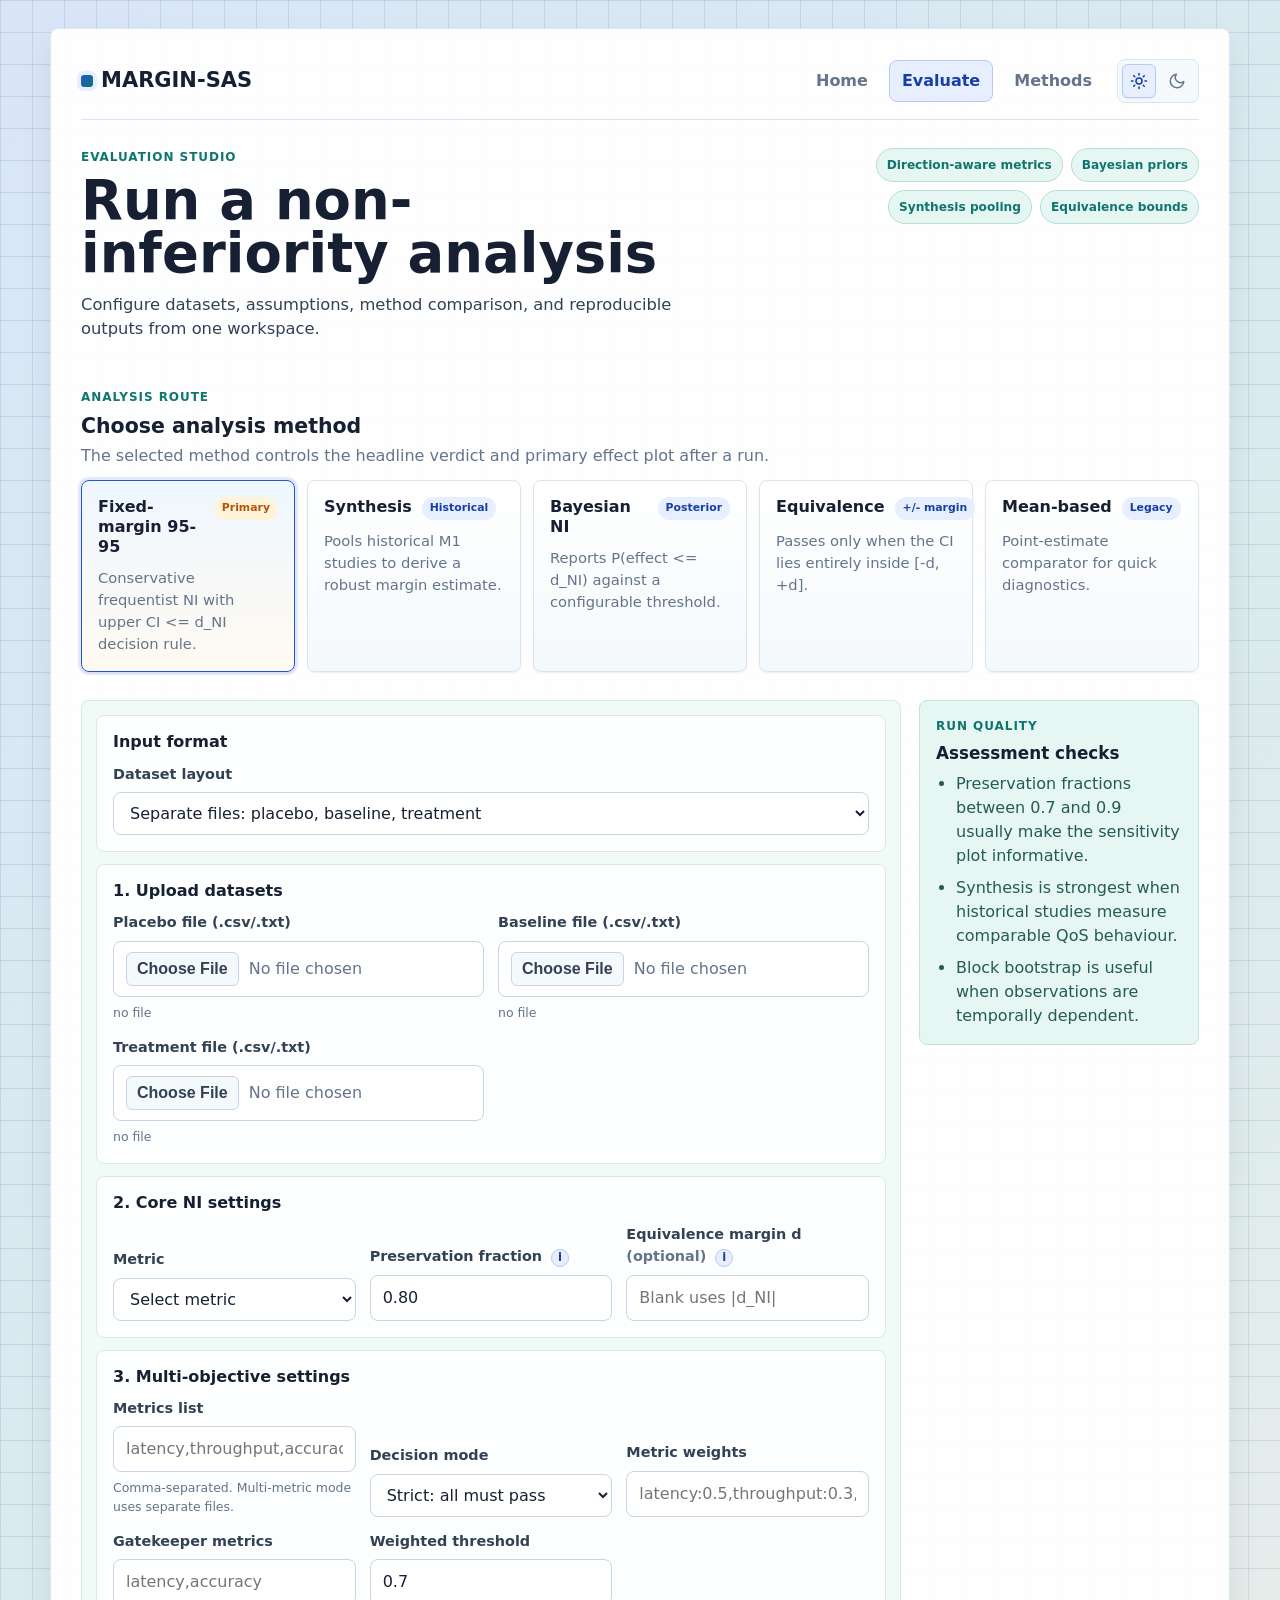
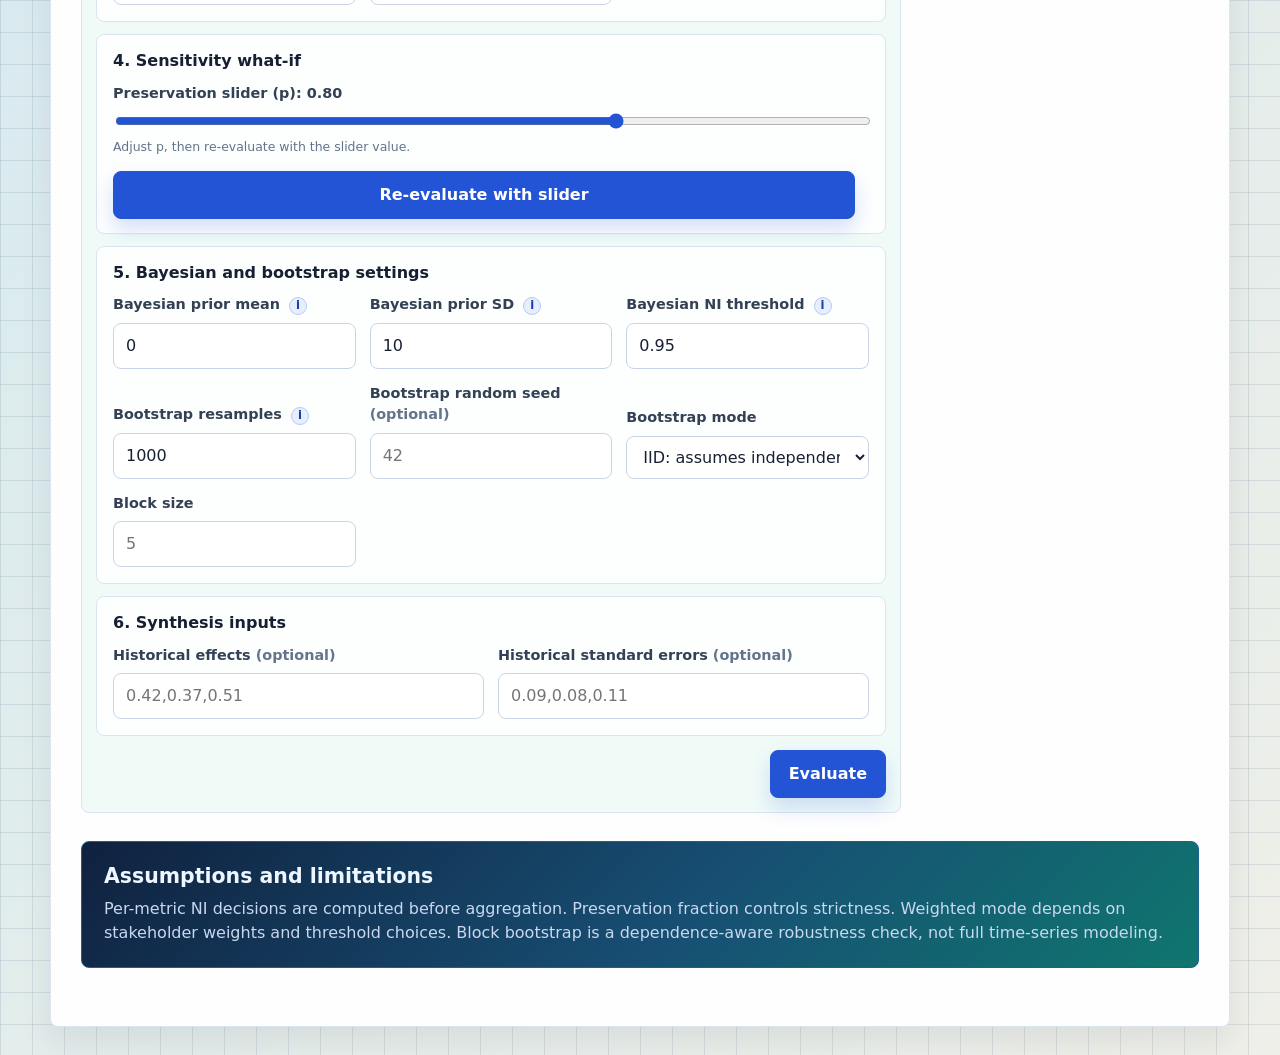
==== commit 9cfbc78c: "Rename project to MARGIN-SAS" ====
--- a/frontend/evaluate.html
+++ b/frontend/evaluate.html
@@ -3,8 +3,8 @@
 <head>
     <meta charset="UTF-8">
     <meta name="viewport" content="width=device-width, initial-scale=1.0">
-    <meta name="description" content="Run NI-SAS non-inferiority analyses with method comparison, Bayesian posterior plots, sensitivity checks, and exportable reports.">
-    <title>Evaluate | NI-SAS</title>
+    <meta name="description" content="Run MARGIN-SAS non-inferiority analyses with method comparison, Bayesian posterior plots, sensitivity checks, and exportable reports.">
+    <title>Evaluate | MARGIN-SAS</title>
     <link rel="stylesheet" href="/frontend/css/styles.css">
 </head>
 <body>
@@ -12,7 +12,7 @@
     <div class="container">
         <header class="site-header">
             <nav class="top-nav" aria-label="Primary navigation">
-                <a href="/dashboard" class="nav-brand">NI-SAS</a>
+                <a href="/dashboard" class="nav-brand">MARGIN-SAS</a>
                 <div class="nav-actions">
                     <div class="nav-links">
                         <a href="/dashboard">Home</a>
